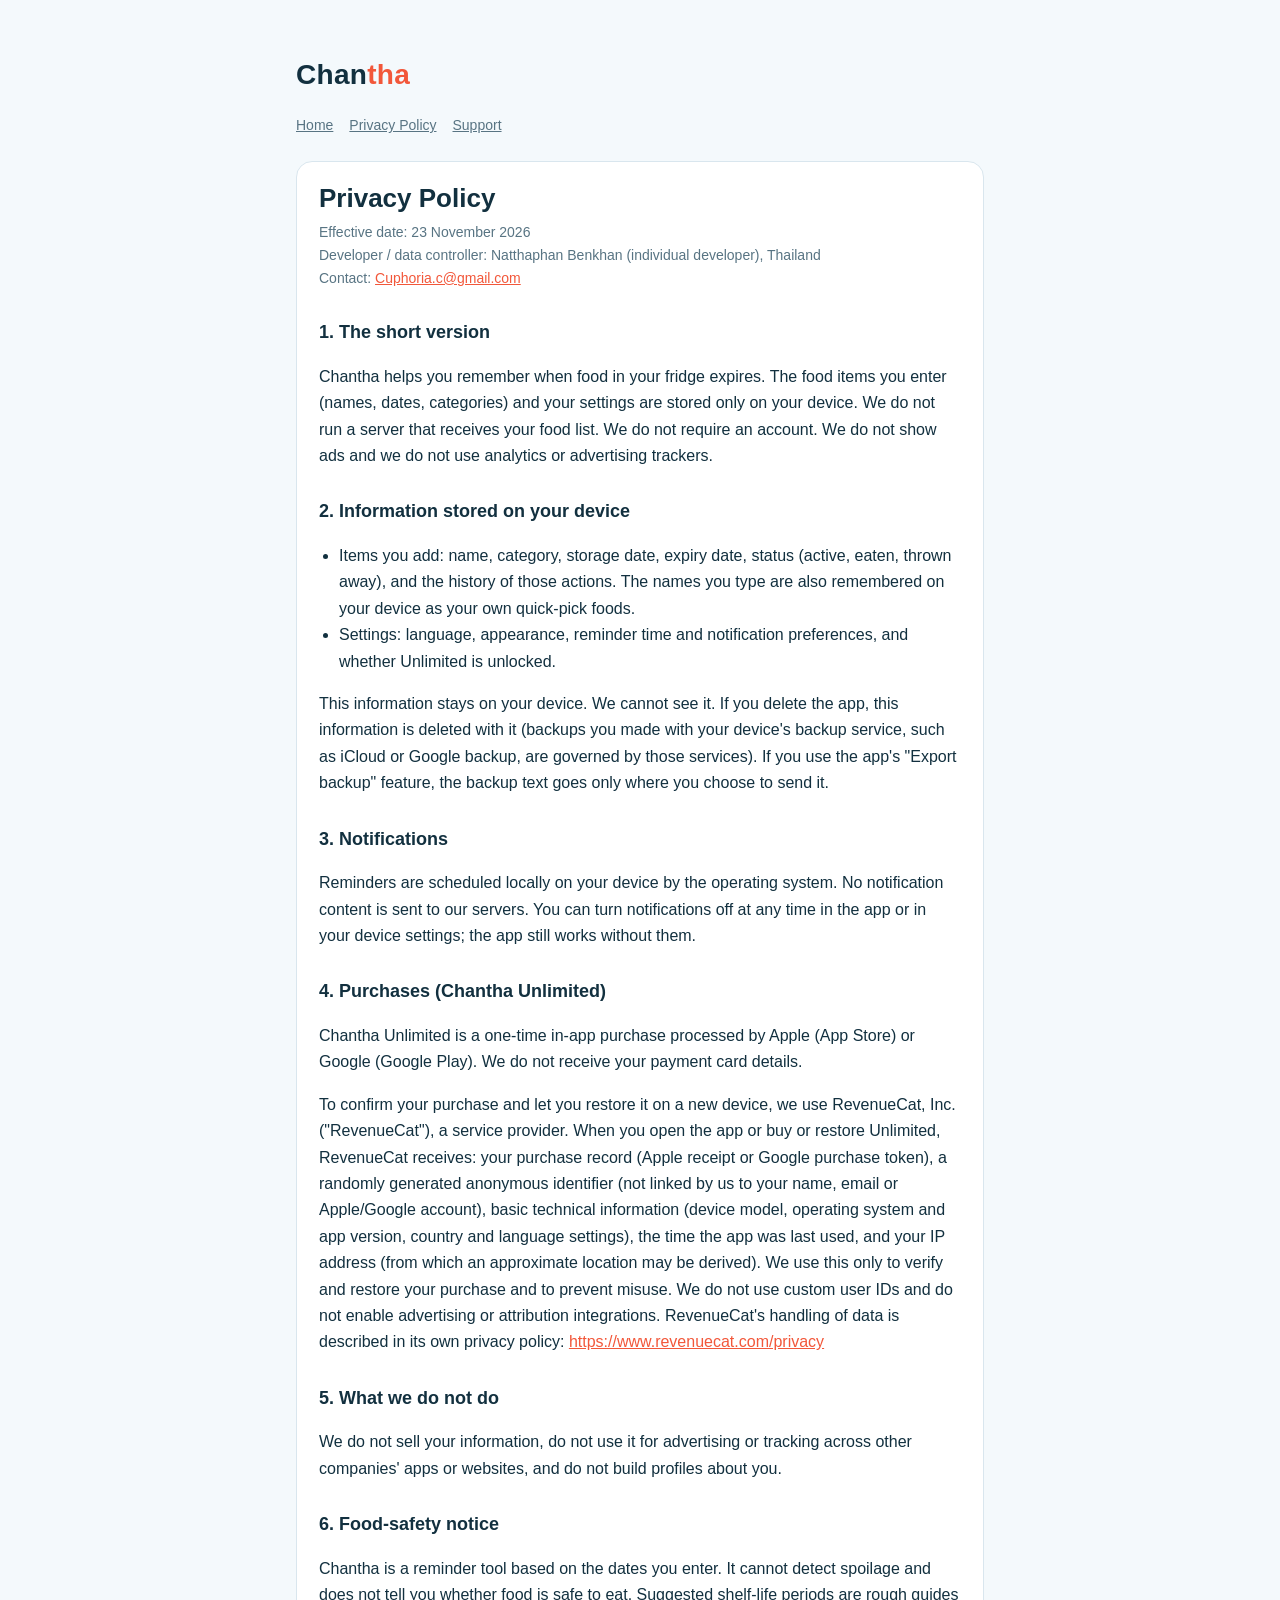
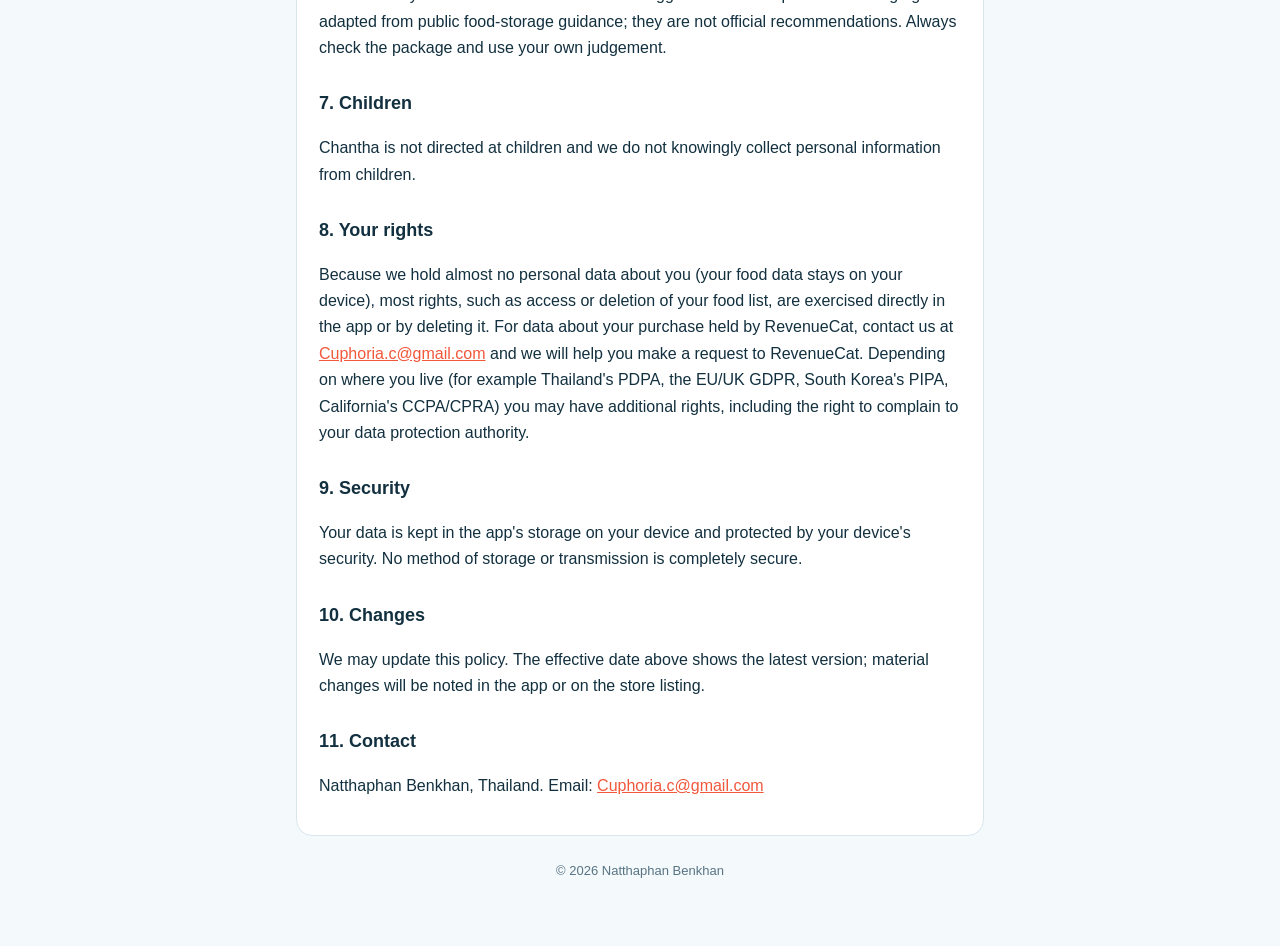
==== privacy.html @ ec43c88f "Create privacy.html" ====
<!doctype html>
<html lang="en">
<head>
<meta charset="utf-8">
<meta name="viewport" content="width=device-width, initial-scale=1">
<title>Privacy Policy – Chantha</title>
<meta name="description" content="Privacy Policy for Chantha, a food expiry reminder app.">
<link rel="stylesheet" href="style.css">
</head>
<body>
<main>
<header><a href="./">Chan<span>tha</span></a></header>
<nav><a href="./">Home</a><a href="privacy.html">Privacy Policy</a><a href="support.html">Support</a></nav>
<article>
<h1>Privacy Policy</h1>
<p class="meta">Effective date: 23 November 2026<br>Developer / data controller: Natthaphan Benkhan (individual developer), Thailand<br>Contact: <a href="mailto:Cuphoria.c@gmail.com">Cuphoria.c@gmail.com</a></p>

<h2>1. The short version</h2>
<p>Chantha helps you remember when food in your fridge expires. The food items you enter (names, dates, categories) and your settings are stored only on your device. We do not run a server that receives your food list. We do not require an account. We do not show ads and we do not use analytics or advertising trackers.</p>

<h2>2. Information stored on your device</h2>
<ul>
<li>Items you add: name, category, storage date, expiry date, status (active, eaten, thrown away), and the history of those actions. The names you type are also remembered on your device as your own quick-pick foods.</li>
<li>Settings: language, appearance, reminder time and notification preferences, and whether Unlimited is unlocked.</li>
</ul>
<p>This information stays on your device. We cannot see it. If you delete the app, this information is deleted with it (backups you made with your device's backup service, such as iCloud or Google backup, are governed by those services). If you use the app's "Export backup" feature, the backup text goes only where you choose to send it.</p>

<h2>3. Notifications</h2>
<p>Reminders are scheduled locally on your device by the operating system. No notification content is sent to our servers. You can turn notifications off at any time in the app or in your device settings; the app still works without them.</p>

<h2>4. Purchases (Chantha Unlimited)</h2>
<p>Chantha Unlimited is a one-time in-app purchase processed by Apple (App Store) or Google (Google Play). We do not receive your payment card details.</p>
<p>To confirm your purchase and let you restore it on a new device, we use RevenueCat, Inc. ("RevenueCat"), a service provider. When you open the app or buy or restore Unlimited, RevenueCat receives: your purchase record (Apple receipt or Google purchase token), a randomly generated anonymous identifier (not linked by us to your name, email or Apple/Google account), basic technical information (device model, operating system and app version, country and language settings), the time the app was last used, and your IP address (from which an approximate location may be derived). We use this only to verify and restore your purchase and to prevent misuse. We do not use custom user IDs and do not enable advertising or attribution integrations. RevenueCat's handling of data is described in its own privacy policy: <a href="https://www.revenuecat.com/privacy">https://www.revenuecat.com/privacy</a></p>

<h2>5. What we do not do</h2>
<p>We do not sell your information, do not use it for advertising or tracking across other companies' apps or websites, and do not build profiles about you.</p>

<h2>6. Food-safety notice</h2>
<p>Chantha is a reminder tool based on the dates you enter. It cannot detect spoilage and does not tell you whether food is safe to eat. Suggested shelf-life periods are rough guides adapted from public food-storage guidance; they are not official recommendations. Always check the package and use your own judgement.</p>

<h2>7. Children</h2>
<p>Chantha is not directed at children and we do not knowingly collect personal information from children.</p>

<h2>8. Your rights</h2>
<p>Because we hold almost no personal data about you (your food data stays on your device), most rights, such as access or deletion of your food list, are exercised directly in the app or by deleting it. For data about your purchase held by RevenueCat, contact us at <a href="mailto:Cuphoria.c@gmail.com">Cuphoria.c@gmail.com</a> and we will help you make a request to RevenueCat. Depending on where you live (for example Thailand's PDPA, the EU/UK GDPR, South Korea's PIPA, California's CCPA/CPRA) you may have additional rights, including the right to complain to your data protection authority.</p>

<h2>9. Security</h2>
<p>Your data is kept in the app's storage on your device and protected by your device's security. No method of storage or transmission is completely secure.</p>

<h2>10. Changes</h2>
<p>We may update this policy. The effective date above shows the latest version; material changes will be noted in the app or on the store listing.</p>

<h2>11. Contact</h2>
<p>Natthaphan Benkhan, Thailand. Email: <a href="mailto:Cuphoria.c@gmail.com">Cuphoria.c@gmail.com</a></p>
</article>
<footer>&copy; 2026 Natthaphan Benkhan</footer>
</main>
</body>
</html>
---- style.css ----
:root {
  --bg: #f4f9fc;
  --card: #ffffff;
  --ink: #12303f;
  --muted: #587483;
  --line: #d9e6ee;
  --accent: #f2573a;
}
@media (prefers-color-scheme: dark) {
  :root {
    --bg: #0e1f29;
    --card: #14303f;
    --ink: #e8f1f6;
    --muted: #9db6c3;
    --line: #25485a;
    --accent: #ff7a5e;
  }
}
* { box-sizing: border-box; }
body {
  margin: 0;
  background: var(--bg);
  color: var(--ink);
  font: 16px/1.65 -apple-system, BlinkMacSystemFont, "Segoe UI", Roboto, "Noto Sans", Helvetica, Arial, sans-serif;
}
main { max-width: 720px; margin: 0 auto; padding: 24px 16px 64px; }
header { padding: 28px 0 8px; }
header a { color: var(--ink); text-decoration: none; font-weight: 800; font-size: 28px; letter-spacing: 0.3px; }
header span { color: var(--accent); }
nav { margin: 8px 0 24px; display: flex; gap: 16px; flex-wrap: wrap; font-size: 14px; }
nav a { color: var(--muted); }
article { background: var(--card); border: 1px solid var(--line); border-radius: 16px; padding: 20px 22px; }
h1 { font-size: 26px; line-height: 1.25; margin: 0 0 6px; }
h2 { font-size: 18px; margin: 28px 0 6px; }
p, li { color: var(--ink); }
.meta { color: var(--muted); font-size: 14px; margin: 0 0 16px; }
a { color: var(--accent); }
ul { padding-left: 20px; }
footer { margin-top: 24px; color: var(--muted); font-size: 13px; text-align: center; }
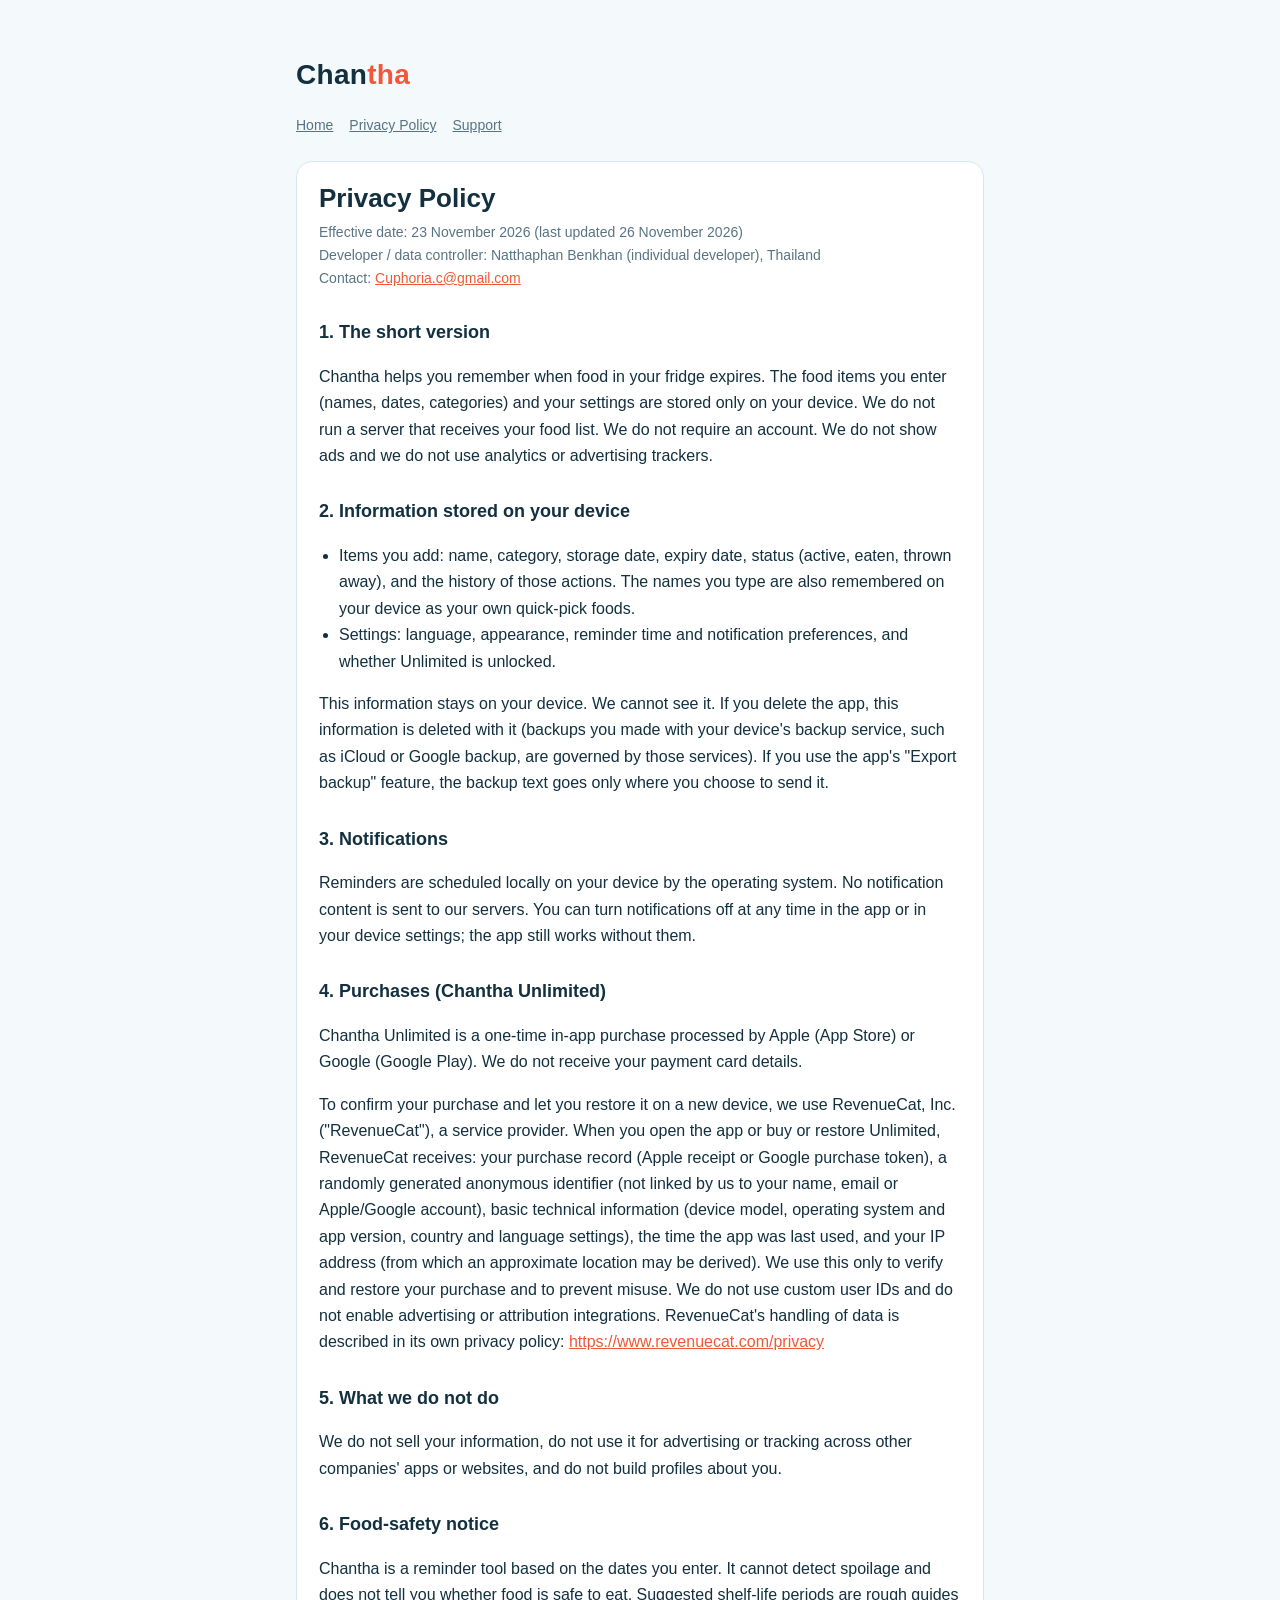
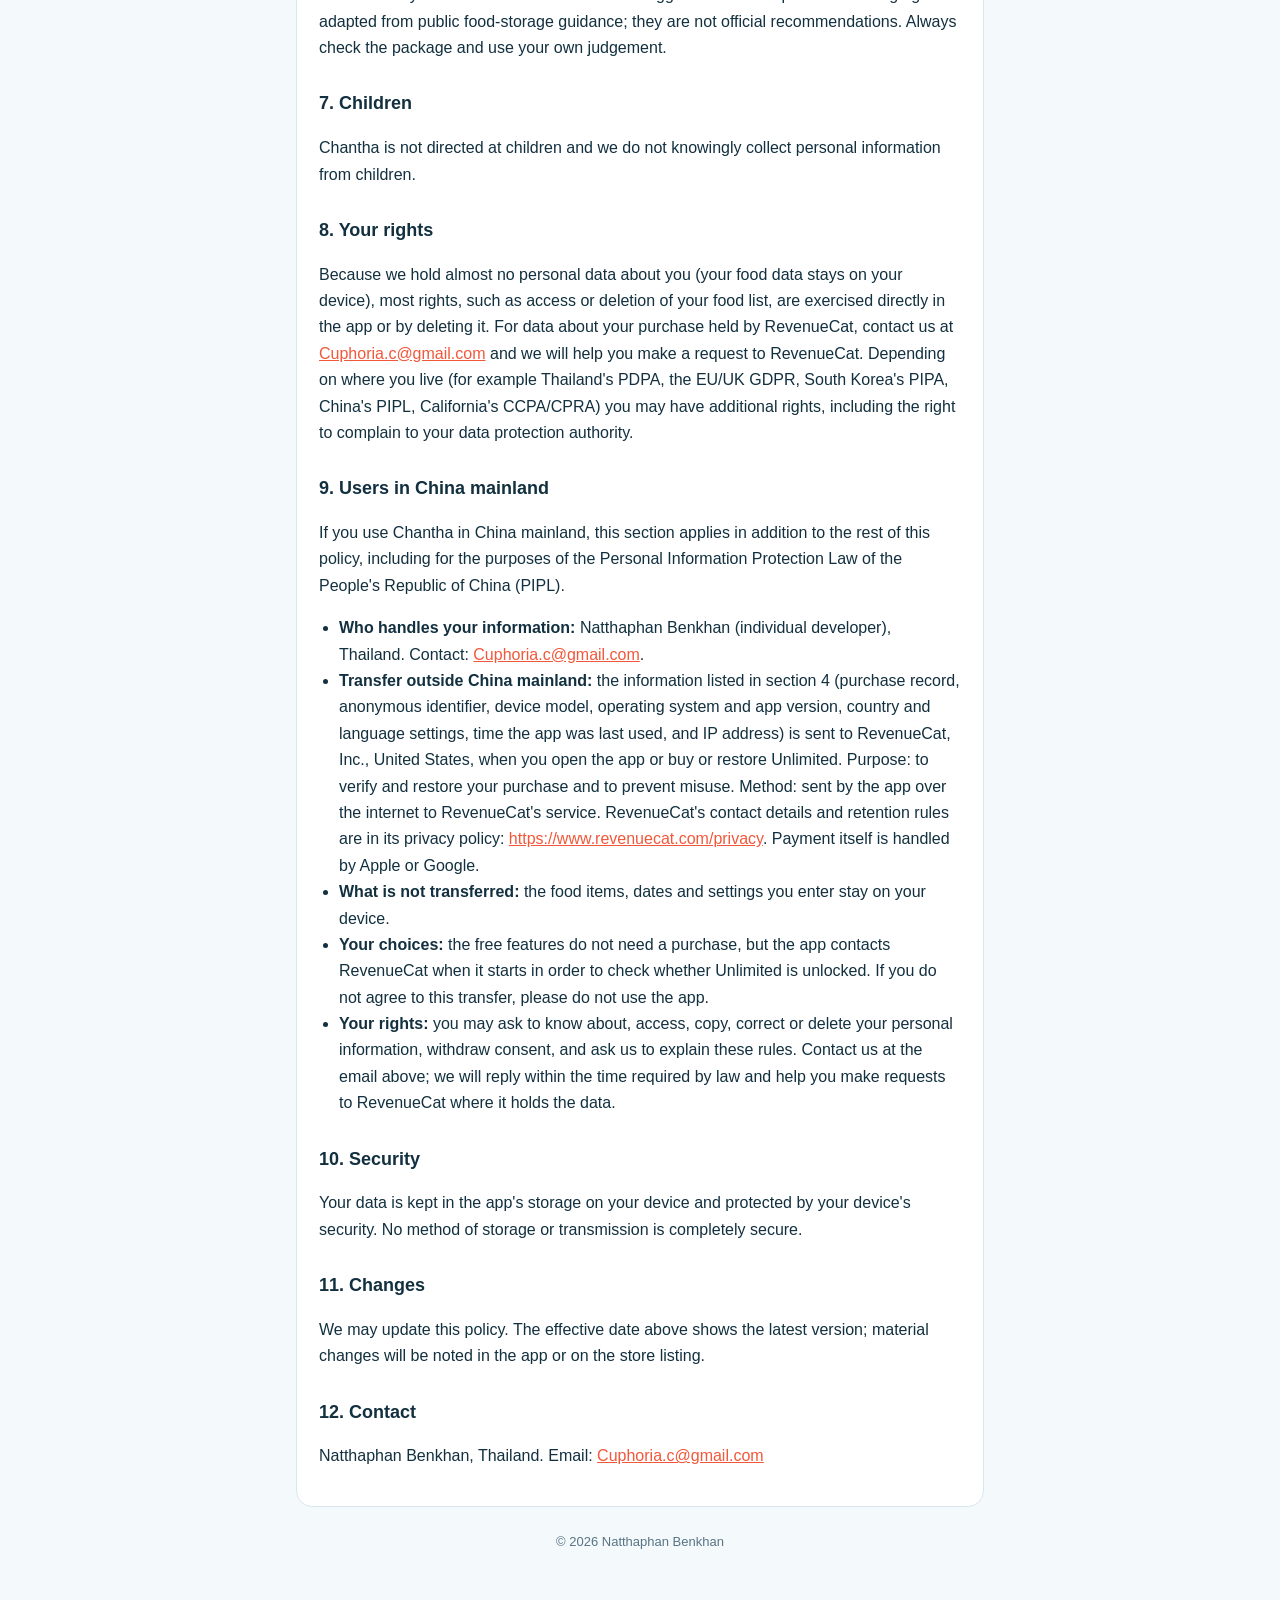
==== commit f4940802: "Privacy policy: add China mainland / PIPL section" ====
--- a/privacy.html
+++ b/privacy.html
@@ -13,7 +13,7 @@
 <nav><a href="./">Home</a><a href="privacy.html">Privacy Policy</a><a href="support.html">Support</a></nav>
 <article>
 <h1>Privacy Policy</h1>
-<p class="meta">Effective date: 23 November 2026<br>Developer / data controller: Natthaphan Benkhan (individual developer), Thailand<br>Contact: <a href="mailto:Cuphoria.c@gmail.com">Cuphoria.c@gmail.com</a></p>
+<p class="meta">Effective date: 23 November 2026 (last updated 26 November 2026)<br>Developer / data controller: Natthaphan Benkhan (individual developer), Thailand<br>Contact: <a href="mailto:Cuphoria.c@gmail.com">Cuphoria.c@gmail.com</a></p>
 
 <h2>1. The short version</h2>
 <p>Chantha helps you remember when food in your fridge expires. The food items you enter (names, dates, categories) and your settings are stored only on your device. We do not run a server that receives your food list. We do not require an account. We do not show ads and we do not use analytics or advertising trackers.</p>
@@ -42,15 +42,25 @@
 <p>Chantha is not directed at children and we do not knowingly collect personal information from children.</p>
 
 <h2>8. Your rights</h2>
-<p>Because we hold almost no personal data about you (your food data stays on your device), most rights, such as access or deletion of your food list, are exercised directly in the app or by deleting it. For data about your purchase held by RevenueCat, contact us at <a href="mailto:Cuphoria.c@gmail.com">Cuphoria.c@gmail.com</a> and we will help you make a request to RevenueCat. Depending on where you live (for example Thailand's PDPA, the EU/UK GDPR, South Korea's PIPA, California's CCPA/CPRA) you may have additional rights, including the right to complain to your data protection authority.</p>
+<p>Because we hold almost no personal data about you (your food data stays on your device), most rights, such as access or deletion of your food list, are exercised directly in the app or by deleting it. For data about your purchase held by RevenueCat, contact us at <a href="mailto:Cuphoria.c@gmail.com">Cuphoria.c@gmail.com</a> and we will help you make a request to RevenueCat. Depending on where you live (for example Thailand's PDPA, the EU/UK GDPR, South Korea's PIPA, China's PIPL, California's CCPA/CPRA) you may have additional rights, including the right to complain to your data protection authority.</p>
 
-<h2>9. Security</h2>
+<h2>9. Users in China mainland</h2>
+<p>If you use Chantha in China mainland, this section applies in addition to the rest of this policy, including for the purposes of the Personal Information Protection Law of the People's Republic of China (PIPL).</p>
+<ul>
+<li><strong>Who handles your information:</strong> Natthaphan Benkhan (individual developer), Thailand. Contact: <a href="mailto:Cuphoria.c@gmail.com">Cuphoria.c@gmail.com</a>.</li>
+<li><strong>Transfer outside China mainland:</strong> the information listed in section 4 (purchase record, anonymous identifier, device model, operating system and app version, country and language settings, time the app was last used, and IP address) is sent to RevenueCat, Inc., United States, when you open the app or buy or restore Unlimited. Purpose: to verify and restore your purchase and to prevent misuse. Method: sent by the app over the internet to RevenueCat's service. RevenueCat's contact details and retention rules are in its privacy policy: <a href="https://www.revenuecat.com/privacy">https://www.revenuecat.com/privacy</a>. Payment itself is handled by Apple or Google.</li>
+<li><strong>What is not transferred:</strong> the food items, dates and settings you enter stay on your device.</li>
+<li><strong>Your choices:</strong> the free features do not need a purchase, but the app contacts RevenueCat when it starts in order to check whether Unlimited is unlocked. If you do not agree to this transfer, please do not use the app.</li>
+<li><strong>Your rights:</strong> you may ask to know about, access, copy, correct or delete your personal information, withdraw consent, and ask us to explain these rules. Contact us at the email above; we will reply within the time required by law and help you make requests to RevenueCat where it holds the data.</li>
+</ul>
+
+<h2>10. Security</h2>
 <p>Your data is kept in the app's storage on your device and protected by your device's security. No method of storage or transmission is completely secure.</p>
 
-<h2>10. Changes</h2>
+<h2>11. Changes</h2>
 <p>We may update this policy. The effective date above shows the latest version; material changes will be noted in the app or on the store listing.</p>
 
-<h2>11. Contact</h2>
+<h2>12. Contact</h2>
 <p>Natthaphan Benkhan, Thailand. Email: <a href="mailto:Cuphoria.c@gmail.com">Cuphoria.c@gmail.com</a></p>
 </article>
 <footer>&copy; 2026 Natthaphan Benkhan</footer>
